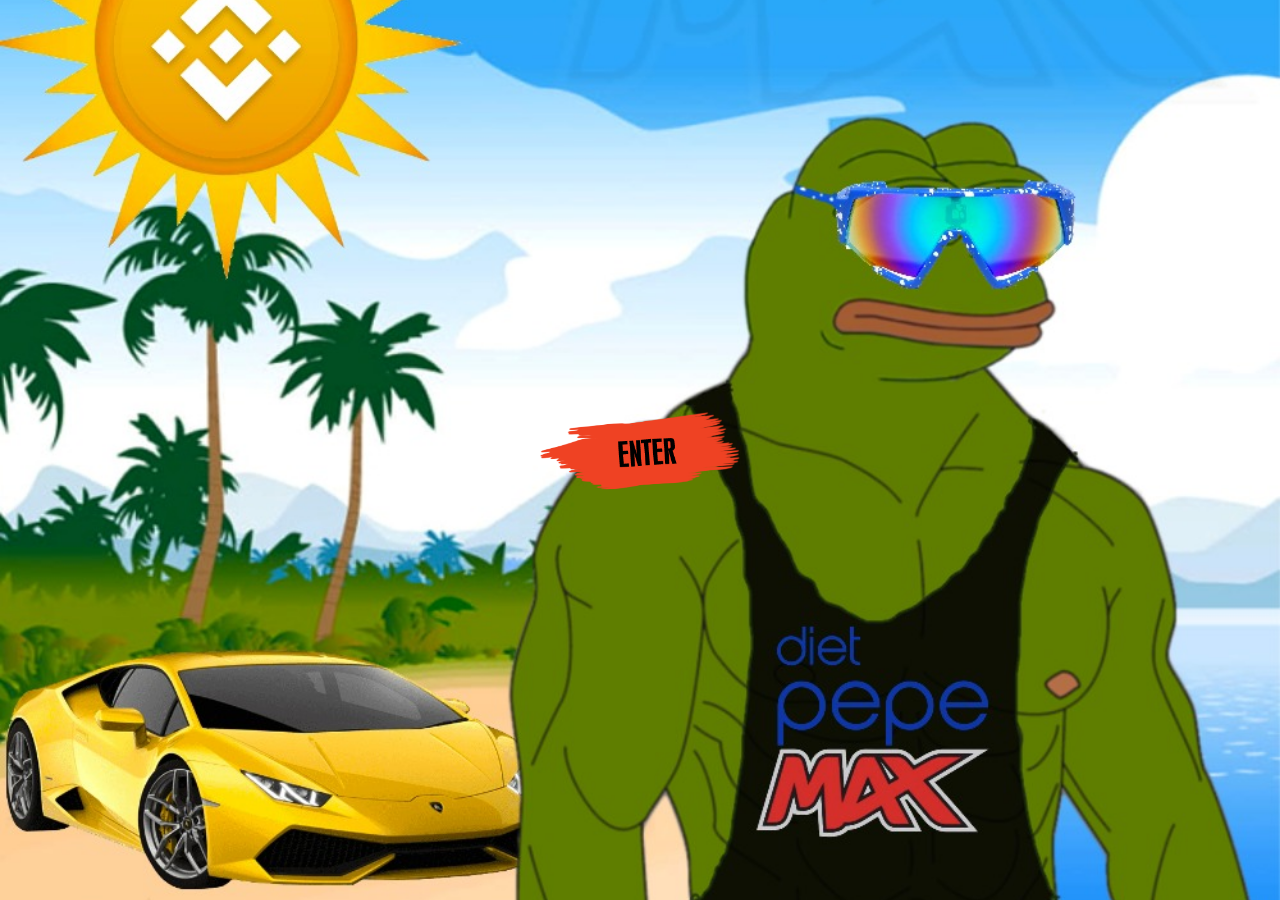
==== index.html @ 690ff663 "Update index.html" ====
<!DOCTYPE html>
<html>
<head>
    <title>Diet Pepe MAX - Only on BSC</title>
    <style>
        body {
            margin: 0;
            padding: 0;
            background-image: url("dietpepemax.jpg");
            background-size: cover;
            background-position: center;
        }

        .container {
            display: flex;
            justify-content: center;
            align-items: center;
            height: 100vh;
        }

        .btn-enter {
            display: inline-block;
            padding: 0;
            background: url("enter.png") no-repeat;
            background-size: contain;
            background-position: center;
            width: 200px;
            height: 80px;
            text-indent: -9999px;
            border: none;
        }
    </style>
</head>
<body>
    <div class="container">
        <a class="btn-enter" href="landing.html">Enter</a>
    </div>
</body>
</html>
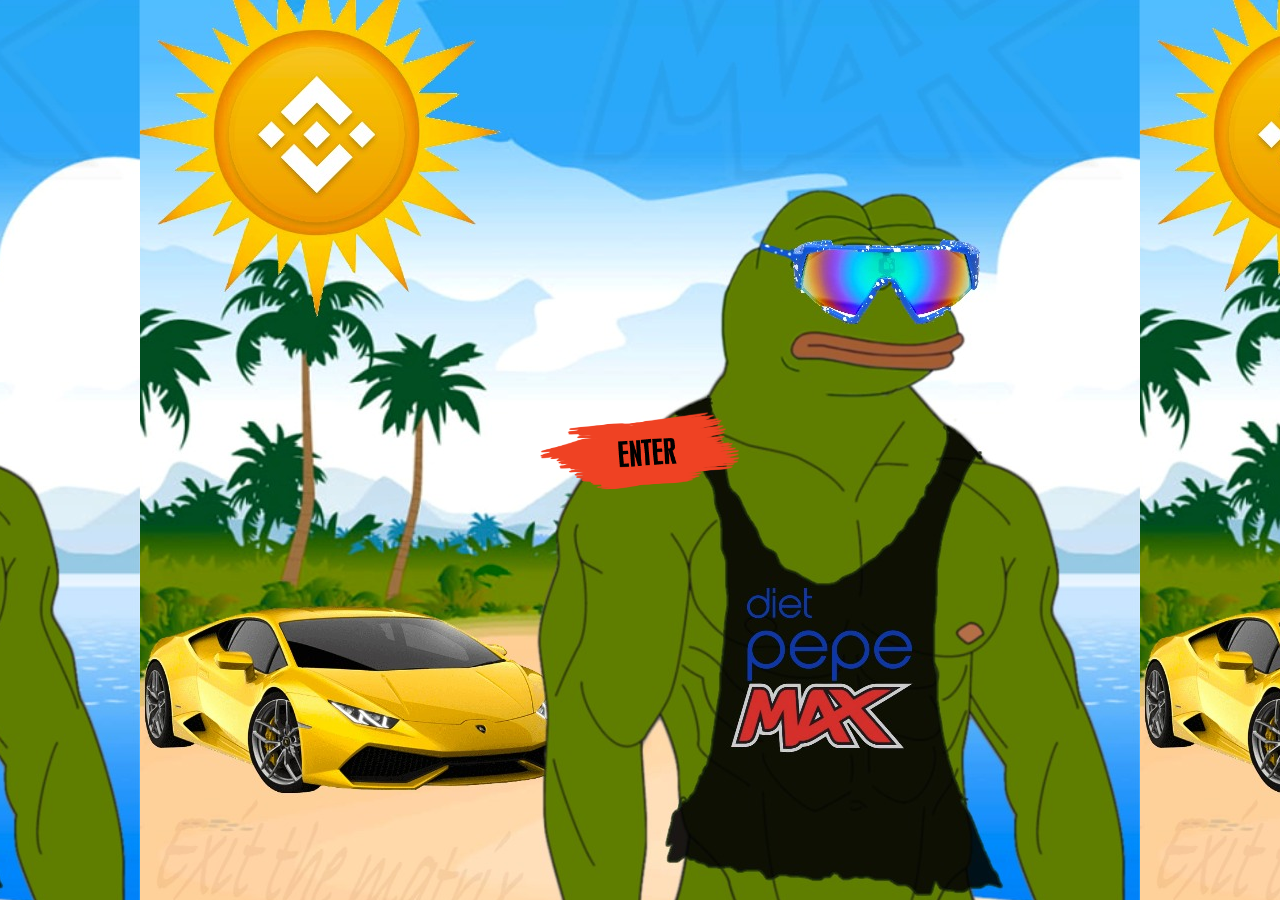
==== commit cfa58d36: "Update index.html" ====
--- a/index.html
+++ b/index.html
@@ -1,13 +1,13 @@
 <!DOCTYPE html>
 <html>
 <head>
-    <title>Diet Pepe MAX - Only on BSC</title>
+    <title>Diet Pepe MAX - Only on BSC!</title>
     <style>
         body {
             margin: 0;
             padding: 0;
             background-image: url("dietpepemax.jpg");
-            background-size: cover;
+            background-size: auto;
             background-position: center;
         }
 
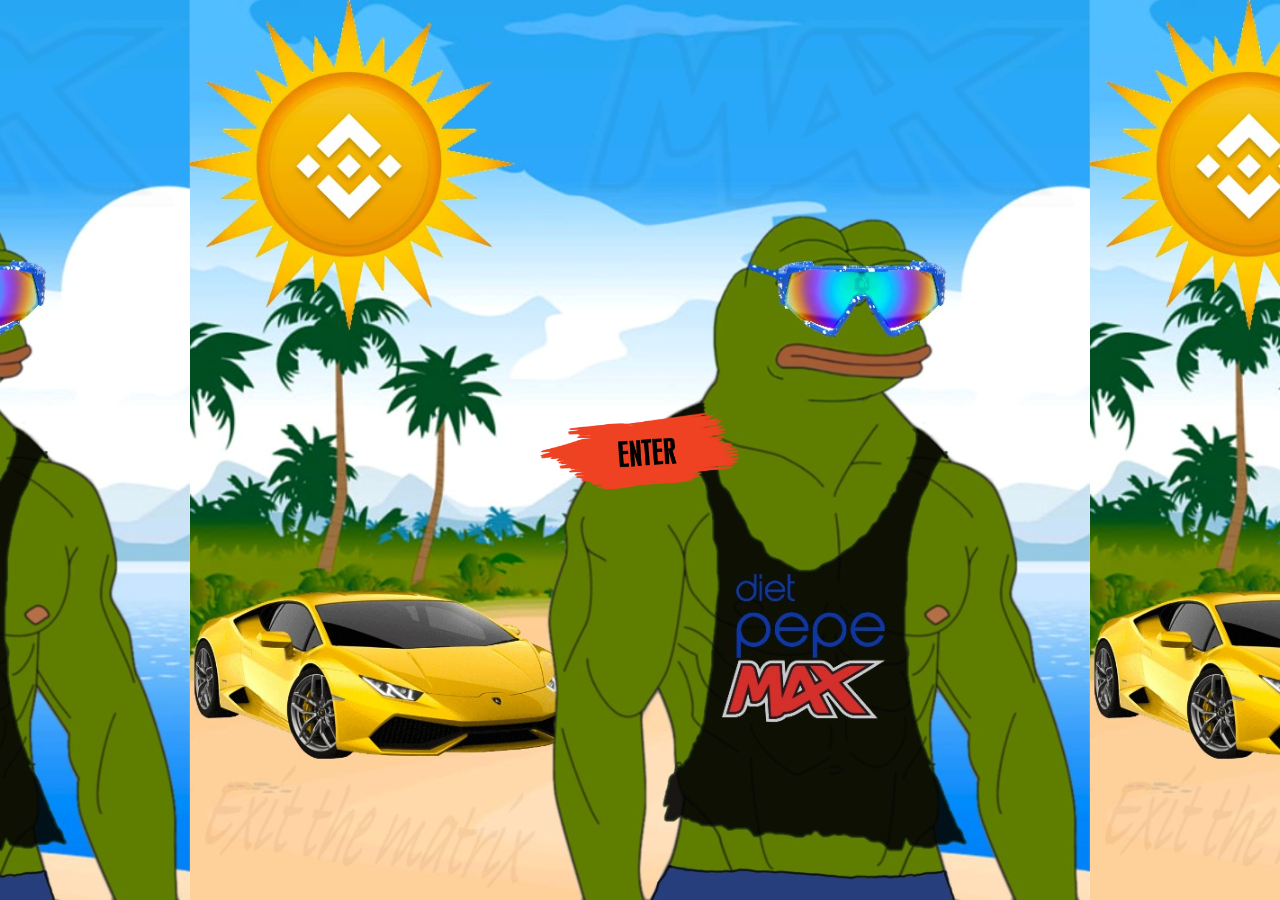
==== commit 6dc0737f: "Update index.html" ====
--- a/index.html
+++ b/index.html
@@ -7,7 +7,7 @@
             margin: 0;
             padding: 0;
             background-image: url("dietpepemax.jpg");
-            background-size: auto;
+            background-size: contain;
             background-position: center;
         }
 
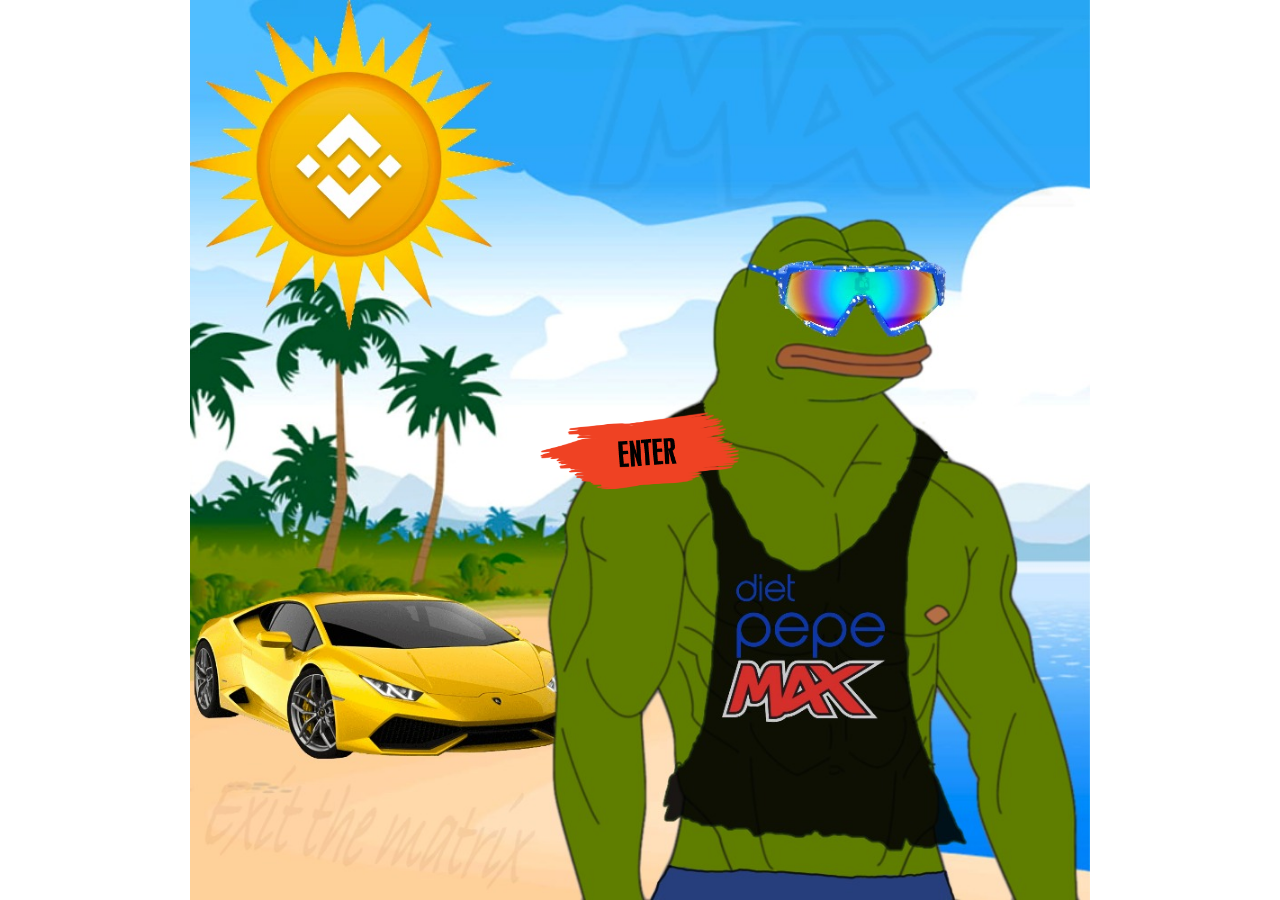
==== commit 8eae9f79: "Update index.html" ====
--- a/index.html
+++ b/index.html
@@ -8,6 +8,7 @@
             padding: 0;
             background-image: url("dietpepemax.jpg");
             background-size: contain;
+            background-repeat: no-repeat;
             background-position: center;
         }
 
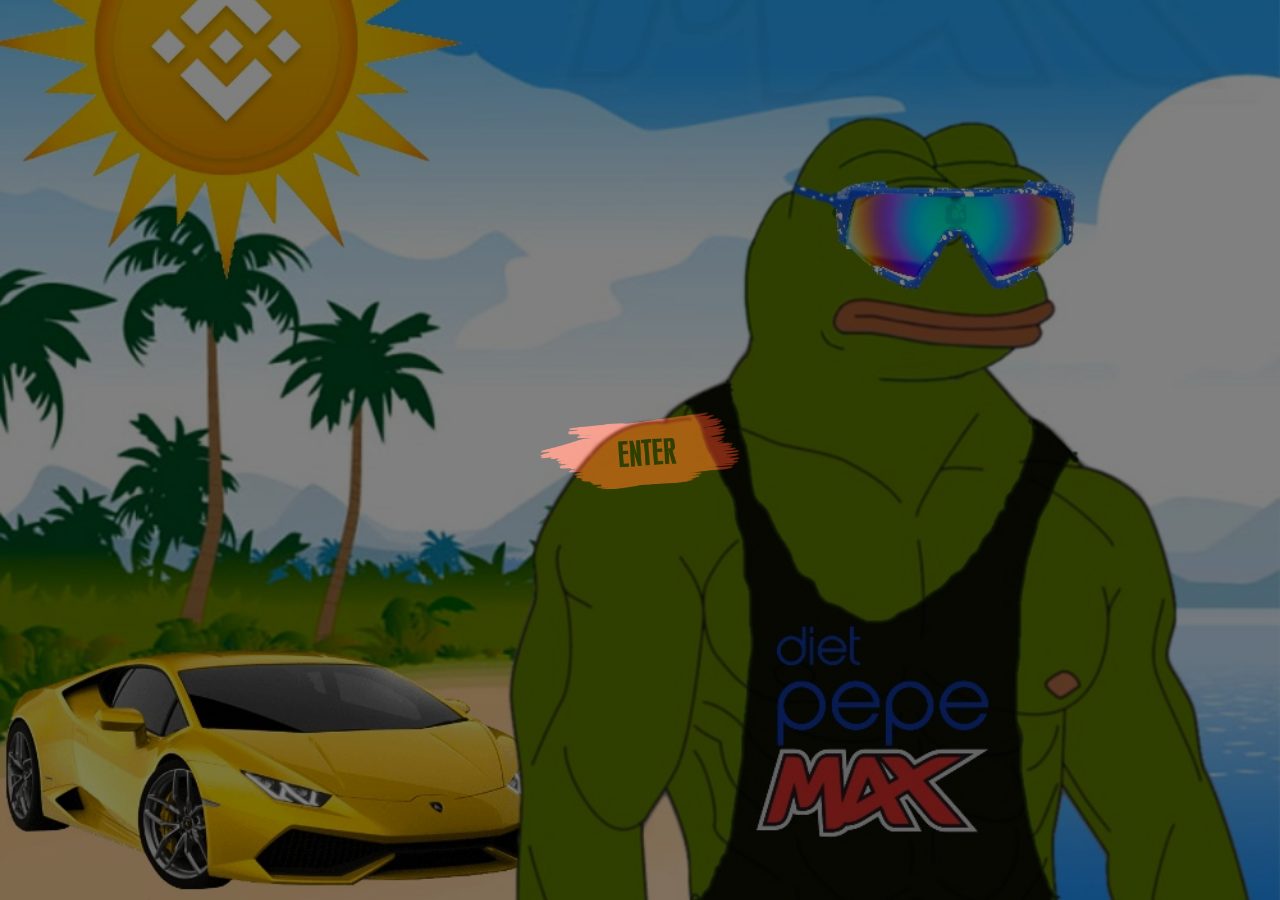
==== commit f7d61f16: "Update index.html" ====
--- a/index.html
+++ b/index.html
@@ -6,27 +6,38 @@
         body {
             margin: 0;
             padding: 0;
-            background-image: url("dietpepemax.jpg");
-            background-size: contain;
-            background-repeat: no-repeat;
-            background-position: center;
+            background-color: #000;
         }
 
         .container {
+            position: relative;
+            height: 100vh;
             display: flex;
             justify-content: center;
             align-items: center;
-            height: 100vh;
+        }
+
+        .background-image {
+            position: absolute;
+            top: 0;
+            left: 0;
+            width: 100%;
+            height: 100%;
+            background-image: url("dietpepemax.jpg");
+            background-size: cover;
+            background-position: center;
+            opacity: 0.5;
         }
 
         .btn-enter {
-            display: inline-block;
-            padding: 0;
-            background: url("enter.png") no-repeat;
+            display: block;
+            width: 200px;
+            height: 80px;
+            margin: 0 auto;
+            background-image: url("enter.png");
             background-size: contain;
             background-position: center;
-            width: 200px;
-            height: 80px;
+            background-repeat: no-repeat;
             text-indent: -9999px;
             border: none;
         }
@@ -34,7 +45,8 @@
 </head>
 <body>
     <div class="container">
-        <a class="btn-enter" href="landing.html">Enter</a>
+        <div class="background-image"></div>
+        <a class="btn-enter" href="your-page.html">Enter</a>
     </div>
 </body>
 </html>
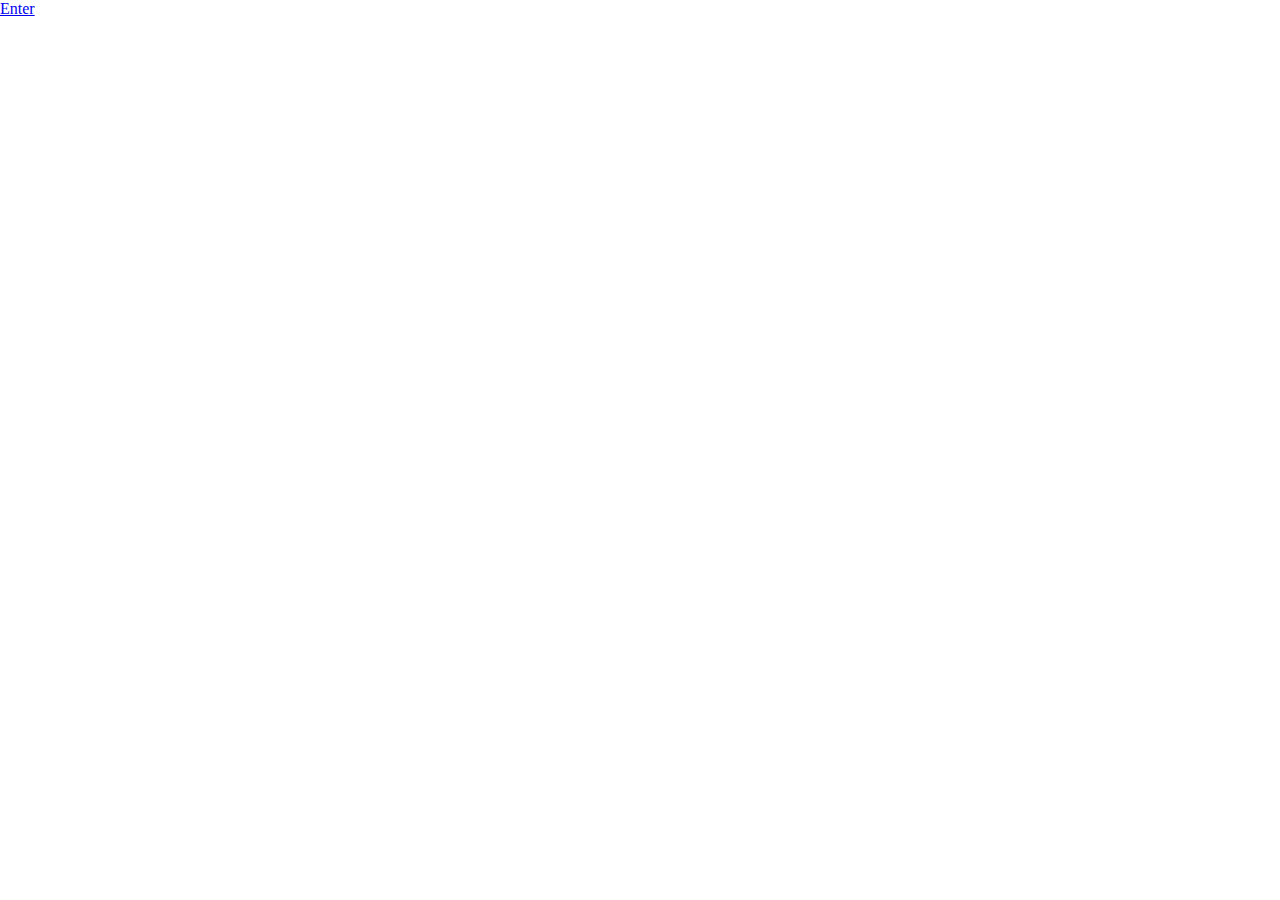
==== commit a6a14775: "Update index.html" ====
--- a/index.html
+++ b/index.html
@@ -6,40 +6,43 @@
         body {
             margin: 0;
             padding: 0;
-            background-color: #000;
         }
 
-        .container {
-            position: relative;
-            height: 100vh;
-            display: flex;
-            justify-content: center;
-            align-items: center;
-        }
-
-        .background-image {
-            position: absolute;
+        #video-container {
+            position: fixed;
             top: 0;
             left: 0;
             width: 100%;
             height: 100%;
-            background-image: url("dietpepemax.jpg");
-            background-size: cover;
-            background-position: center;
-            opacity: 0.5;
+            overflow: hidden;
+            z-index: -1;
         }
 
-        .btn-enter {
-            display: block;
-            width: 200px;
-            height: 80px;
-            margin: 0 auto;
-            background-image: url("enter.png");
-            background-size: contain;
-            background-position: center;
-            background-repeat: no-repeat;
-            text-indent: -9999px;
-            border: none;
+        #video-background {
+            position: absolute;
+            top: 50%;
+            left: 50%;
+            transform: translate(-50%, -50%);
+            min-width: 100%;
+            min-height: 100%;
+            width: auto;
+            height: auto;
+        }
+
+        #content {
+            position: relative;
+            z-index: 1;
+            color: #fff;
+            text-align: center;
+            padding: 20px;
+        }
+
+        @media (max-width: 768px) {
+            #video-background {
+                left: 0;
+                transform: none;
+                height: 100%;
+            }
         }
     </style>
 </head>
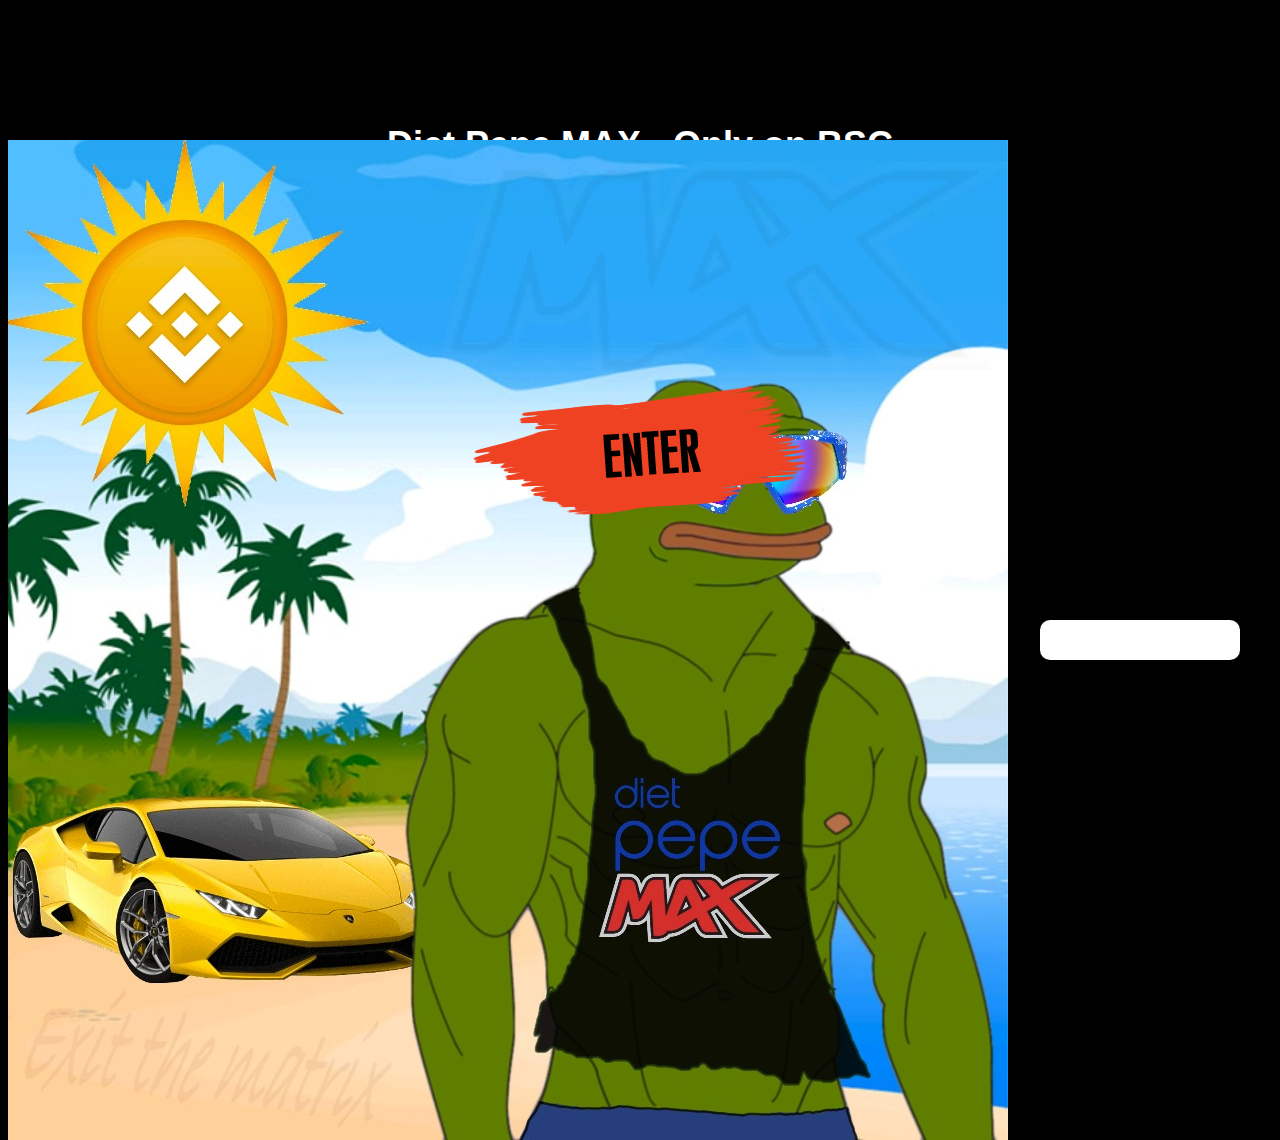
==== commit 62ed5d07: "Update index.html" ====
--- a/index.html
+++ b/index.html
@@ -1,55 +1,52 @@
 <!DOCTYPE html>
 <html>
 <head>
-    <title>Diet Pepe MAX - Only on BSC!</title>
-    <style>
-        body {
-            margin: 0;
-            padding: 0;
-        }
-
-        #video-container {
-            position: fixed;
-            top: 0;
-            left: 0;
-            width: 100%;
-            height: 100%;
-            overflow: hidden;
-            z-index: -1;
-        }
-
-        #video-background {
-            position: absolute;
-            top: 50%;
-            left: 50%;
-            transform: translate(-50%, -50%);
-            min-width: 100%;
-            min-height: 100%;
-            width: auto;
-            height: auto;
-        }
-
-        #content {
-            position: relative;
-            z-index: 1;
-            color: #fff;
-            text-align: center;
-            padding: 20px;
-        }
-
-        @media (max-width: 768px) {
-            #video-background {
-                left: 0;
-                transform: none;
-                height: 100%;
-            }
-        }
-    </style>
+  <title>Diet Pepe MAX - Only on BSC</title>
+  <style>
+    body {
+      background-color: black;
+      color: white;
+      font-family: Arial, sans-serif;
+    }
+    h1 {
+      text-align: center;
+      padding-top: 100px;
+      font-size: 36px;
+    }
+    .image-container {
+      display: flex;
+      justify-content: center;
+      align-items: center;
+      height: 100vh;
+    }
+    .image-overlay {
+      position: absolute;
+      top: 50%;
+      left: 50%;
+      transform: translate(-50%, -50%);
+    }
+    .enter-button {
+      display: block;
+      width: 200px;
+      margin: 0 auto;
+      text-align: center;
+      padding: 20px 0;
+      background-color: white;
+      color: black;
+      font-weight: bold;
+      text-decoration: none;
+      border-radius: 10px;
+    }
+  </style>
 </head>
 <body>
-    <div class="container">
-        <div class="background-image"></div>
-        <a class="btn-enter" href="your-page.html">Enter</a>
-    </div>
+  <h1>Diet Pepe MAX - Only on BSC</h1>
+  
+  <div class="image-container">
+    <img src="dietpepemax.jpg" alt="DietPepeMax" class="full-size-image">
+    <a href="landing.html" class="enter-button">
+      <img src="enter.png" alt="Enter" class="image-overlay">
+    </a>
+  </div>
 </body>
 </html>
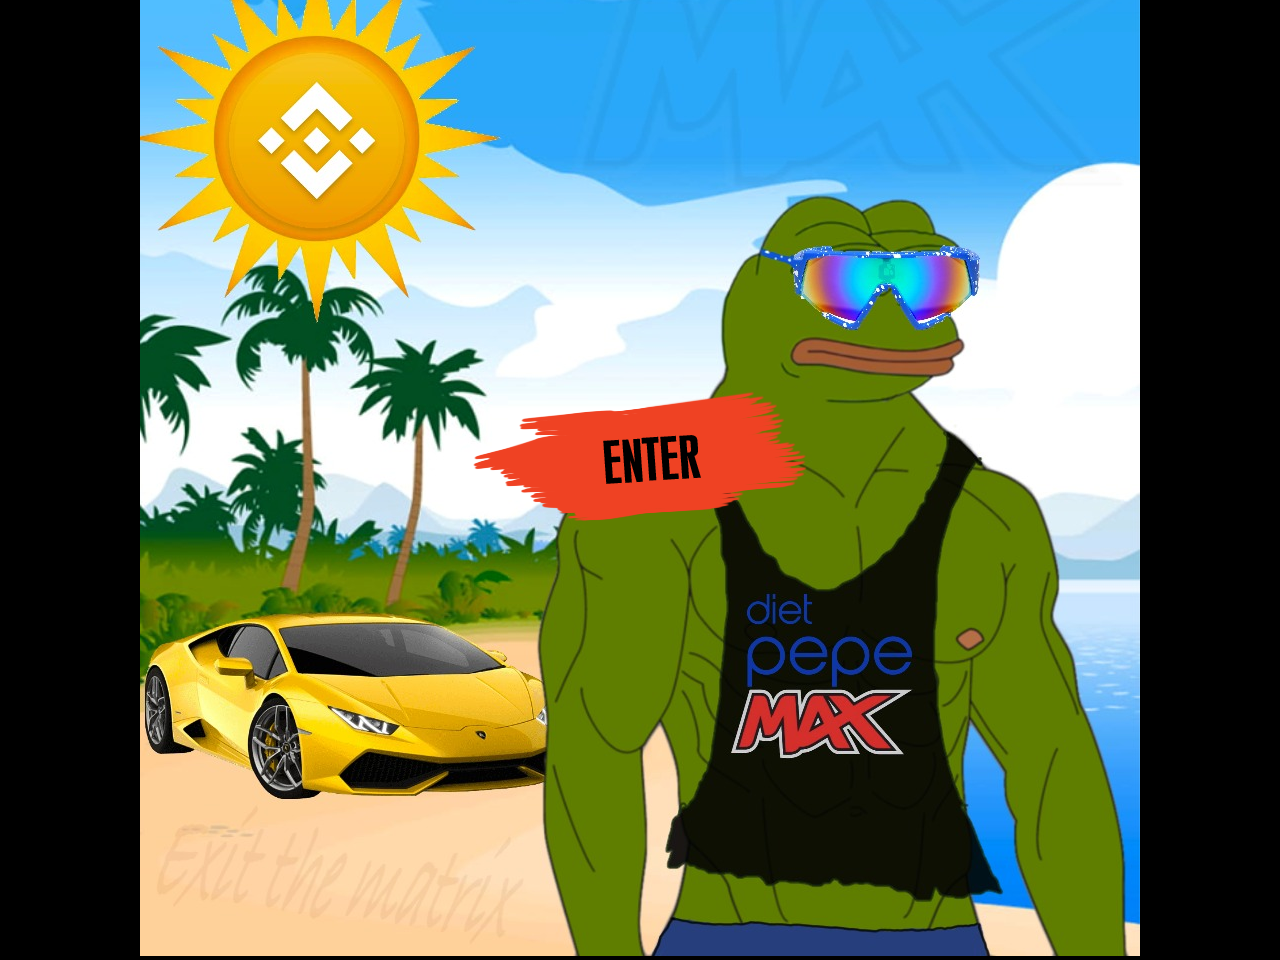
==== commit bc417e6e: "Update index.html" ====
--- a/index.html
+++ b/index.html
@@ -5,48 +5,29 @@
   <style>
     body {
       background-color: black;
-      color: white;
-      font-family: Arial, sans-serif;
-    }
-    h1 {
-      text-align: center;
-      padding-top: 100px;
-      font-size: 36px;
-    }
-    .image-container {
       display: flex;
       justify-content: center;
       align-items: center;
       height: 100vh;
     }
-    .image-overlay {
+    .image-container {
+      position: relative;
+    }
+    .enter-button {
+      display: block;
       position: absolute;
       top: 50%;
       left: 50%;
       transform: translate(-50%, -50%);
     }
-    .enter-button {
-      display: block;
-      width: 200px;
-      margin: 0 auto;
-      text-align: center;
-      padding: 20px 0;
-      background-color: white;
-      color: black;
-      font-weight: bold;
-      text-decoration: none;
-      border-radius: 10px;
-    }
   </style>
 </head>
 <body>
-  <h1>Diet Pepe MAX - Only on BSC</h1>
-  
   <div class="image-container">
-    <img src="dietpepemax.jpg" alt="DietPepeMax" class="full-size-image">
     <a href="landing.html" class="enter-button">
       <img src="enter.png" alt="Enter" class="image-overlay">
     </a>
+    <img src="dietpepemax.jpg" alt="DietPepeMax" class="full-size-image">
   </div>
 </body>
 </html>
